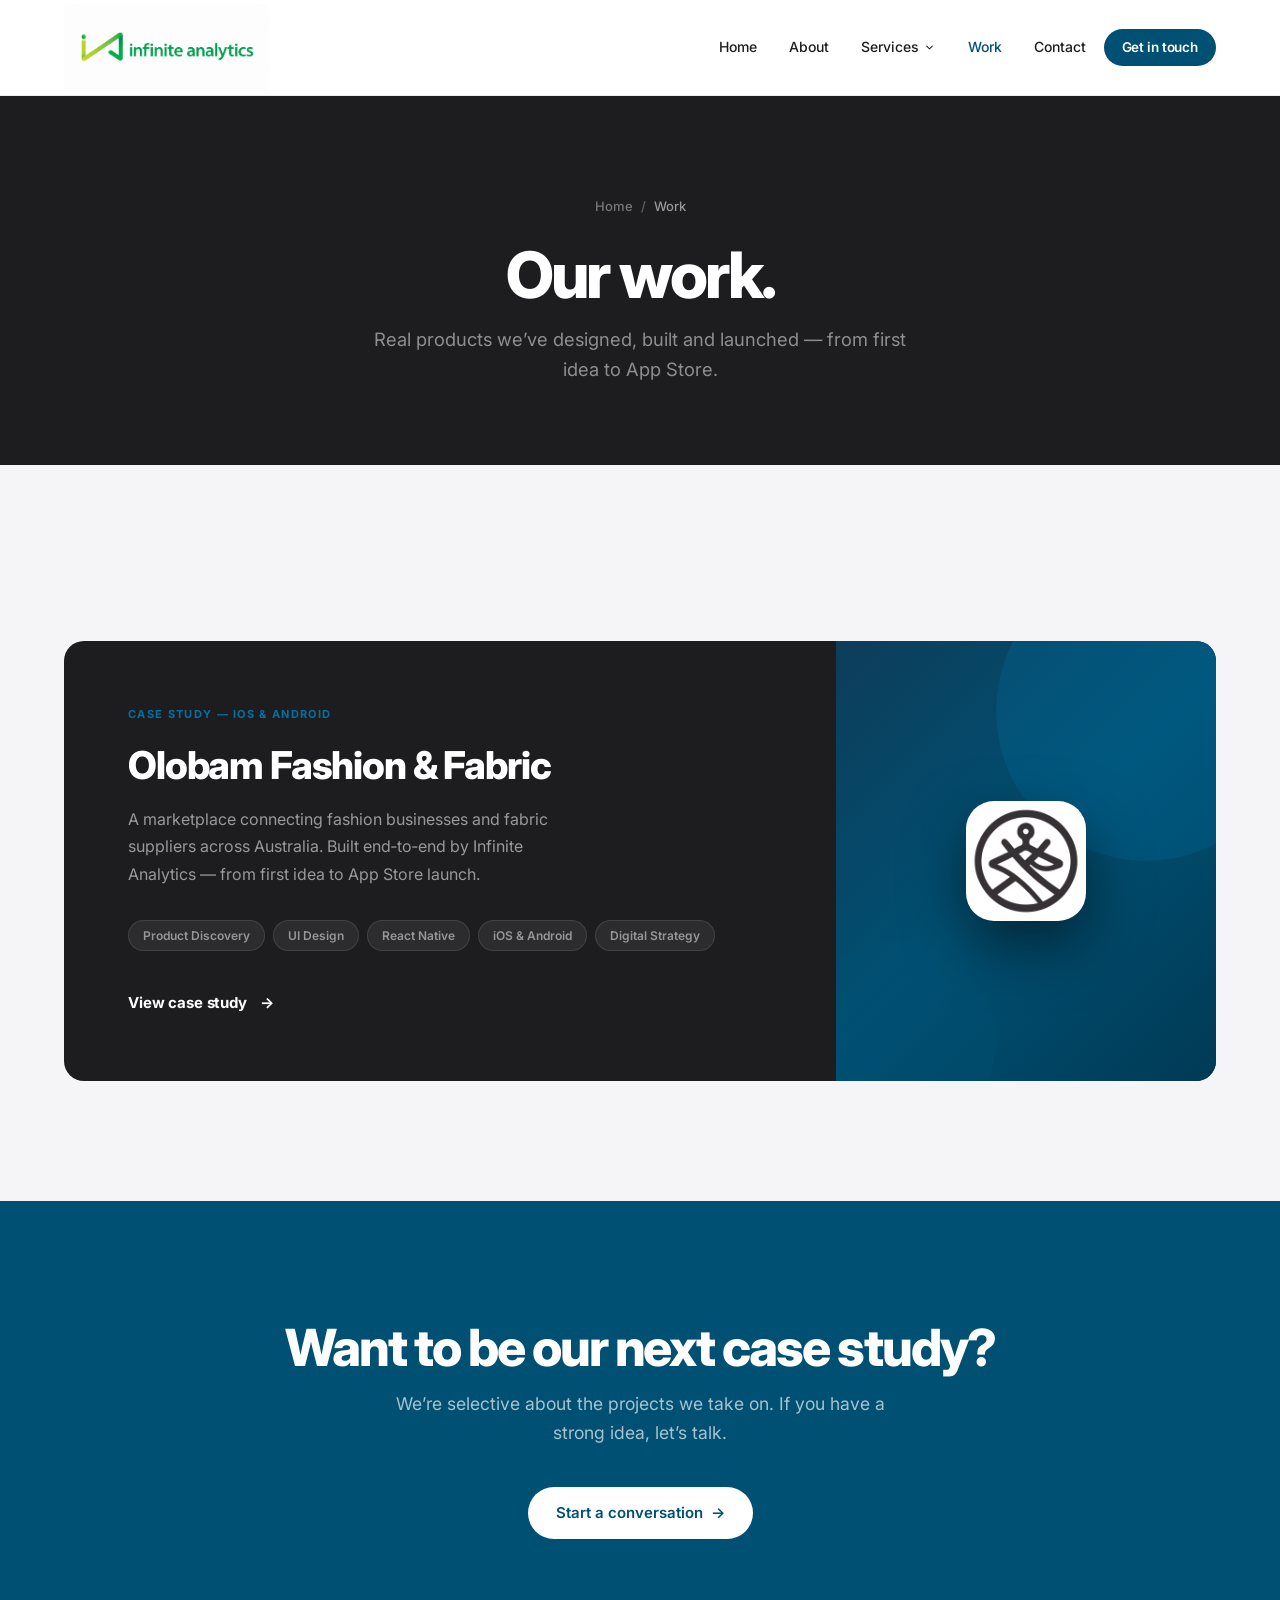
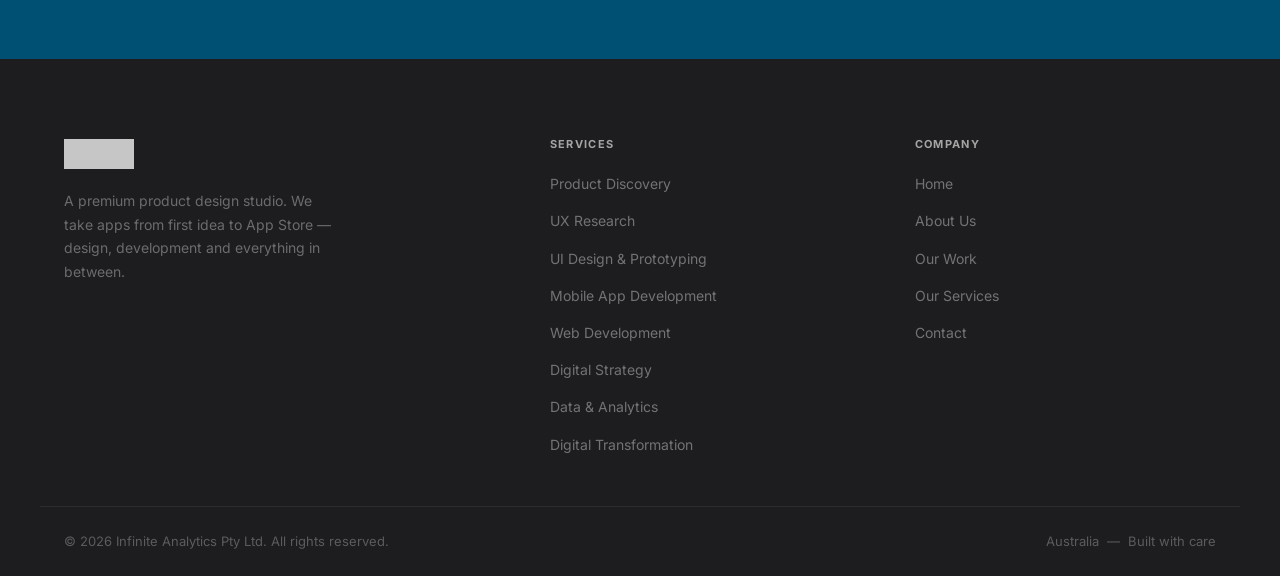
==== work/index.html @ 4644b4ab "Add work index page" ====
<!DOCTYPE html>
<html lang="en">
<head>
  <meta charset="utf-8">
  <meta name="viewport" content="width=device-width, initial-scale=1">
  <meta name="description" content="Work by Infinite Analytics — real products we've designed, built and launched from first idea to App Store.">
  <title>Our Work — Infinite Analytics</title>
  <link rel="canonical" href="https://www.infiniteanalytics.com.au/work">
  <link rel="preconnect" href="https://fonts.googleapis.com">
  <link rel="preconnect" href="https://fonts.gstatic.com" crossorigin>
  <link href="https://fonts.googleapis.com/css2?family=Inter:ital,opsz,wght@0,14..32,300;0,14..32,400;0,14..32,500;0,14..32,600;0,14..32,700;0,14..32,800;0,14..32,900;1,14..32,400&display=swap" rel="stylesheet">
  <link rel="stylesheet" href="/css/style.css">
  <link rel="icon" href="/images/logo.png">
</head>
<body>

<nav id="navbar">
  <div class="nav-inner">
    <a href="/" class="nav-logo"><img src="/images/logo.png" alt="Infinite Analytics"></a>
    <ul class="nav-links">
      <li><a href="/">Home</a></li>
      <li><a href="/about">About</a></li>
      <li class="nav-dropdown">
        <a href="/services">Services <svg xmlns="http://www.w3.org/2000/svg" width="13" height="13" viewBox="0 0 20 20" fill="currentColor"><path fill-rule="evenodd" d="M5.23 7.21a.75.75 0 011.06.02L10 11.168l3.71-3.938a.75.75 0 111.08 1.04l-4.25 4.5a.75.75 0 01-1.08 0l-4.25-4.5a.75.75 0 01.02-1.06z" clip-rule="evenodd"/></svg></a>
        <div class="dropdown-menu">
          <a href="/service-product-discovery">Product Discovery</a>
          <a href="/service-ux-research">UX Research</a>
          <a href="/service-ui-design">UI Design &amp; Prototyping</a>
          <a href="/service-mobile-app-development">Mobile App Development</a>
          <a href="/service-web-development">Web Development</a>
          <a href="/service-digital-strategy">Digital Strategy</a>
          <a href="/services-data-analytics">Data &amp; Analytics</a>
          <a href="/strategy-digital-business-transformation">Digital Business Transformation</a>
        </div>
      </li>
      <li><a href="/work" class="active">Work</a></li>
      <li><a href="/contact">Contact</a></li>
      <li><a href="/contact" class="nav-cta">Get in touch</a></li>
    </ul>
    <button class="menu-toggle" id="menuToggle" aria-label="Open menu" aria-expanded="false"><span></span><span></span><span></span></button>
  </div>
  <div class="mobile-nav" id="mobileNav" aria-hidden="true">
    <a href="/">Home</a>
    <a href="/about">About</a>
    <a href="/services">Services</a>
    <a href="/service-product-discovery" style="padding-left:36px;font-size:13.5px;color:rgba(29,29,31,0.55);">Product Discovery</a>
    <a href="/service-ux-research" style="padding-left:36px;font-size:13.5px;color:rgba(29,29,31,0.55);">UX Research</a>
    <a href="/service-ui-design" style="padding-left:36px;font-size:13.5px;color:rgba(29,29,31,0.55);">UI Design &amp; Prototyping</a>
    <a href="/service-mobile-app-development" style="padding-left:36px;font-size:13.5px;color:rgba(29,29,31,0.55);">Mobile App Development</a>
    <a href="/service-web-development" style="padding-left:36px;font-size:13.5px;color:rgba(29,29,31,0.55);">Web Development</a>
    <a href="/service-digital-strategy" style="padding-left:36px;font-size:13.5px;color:rgba(29,29,31,0.55);">Digital Strategy</a>
    <a href="/services-data-analytics" style="padding-left:36px;font-size:13.5px;color:rgba(29,29,31,0.55);">Data &amp; Analytics</a>
    <a href="/strategy-digital-business-transformation" style="padding-left:36px;font-size:13.5px;color:rgba(29,29,31,0.55);">Digital Business Transformation</a>
    <a href="/work">Work</a>
    <a href="/contact">Contact</a>
    <a href="/contact" class="mobile-cta">Get in touch &rarr;</a>
  </div>
</nav>
<script>
(function(){
  var toggle=document.getElementById('menuToggle'),nav=document.getElementById('mobileNav');
  toggle.addEventListener('click',function(){var open=nav.classList.toggle('open');toggle.setAttribute('aria-expanded',open?'true':'false');nav.setAttribute('aria-hidden',open?'false':'true');});
  window.addEventListener('scroll',function(){document.getElementById('navbar').classList.toggle('scrolled',window.scrollY>20);},{passive:true});
})();
</script>

<div class="page-header">
  <nav class="breadcrumb"><a href="/">Home</a><span>/</span><span class="current">Work</span></nav>
  <h1>Our work.</h1>
  <p>Real products we&rsquo;ve designed, built and launched &mdash; from first idea to App Store.</p>
</div>

<section class="section section-alt">
  <div class="container">
    <a href="/work/olobam" class="work-card fade-in">
      <div class="work-card-content">
        <span class="work-card-eyebrow">Case Study &mdash; iOS &amp; Android</span>
        <h3 class="work-card-title">Olobam Fashion &amp; Fabric</h3>
        <p class="work-card-desc">A marketplace connecting fashion businesses and fabric suppliers across Australia. Built end&#8209;to&#8209;end by Infinite Analytics &mdash; from first idea to App Store launch.</p>
        <div class="work-card-pills">
          <span>Product Discovery</span>
          <span>UI Design</span>
          <span>React Native</span>
          <span>iOS &amp; Android</span>
          <span>Digital Strategy</span>
        </div>
        <span class="work-card-cta">View case study &nbsp;</span>
      </div>
      <div class="work-card-visual">
        <div class="work-card-icon">
          <img src="/images/olobam-icon.png" alt="Olobam app icon">
        </div>
      </div>
    </a>
  </div>
</section>

<section class="cta-section">
  <div class="container">
    <h2 class="fade-in">Want to be our next case study?</h2>
    <p class="fade-in delay-1">We&rsquo;re selective about the projects we take on. If you have a strong idea, let&rsquo;s talk.</p>
    <a href="/contact" class="btn-white fade-in delay-2">Start a conversation &nbsp;&rarr;</a>
  </div>
</section>

<footer>
  <div class="footer-inner">
    <div class="footer-brand">
      <img src="/images/logo.png" alt="Infinite Analytics">
      <p>A premium product design studio. We take apps from first idea to App Store — design, development and everything in between.</p>
    </div>
    <div class="footer-col">
      <h5>Services</h5>
      <ul>
        <li><a href="/service-product-discovery">Product Discovery</a></li>
        <li><a href="/service-ux-research">UX Research</a></li>
        <li><a href="/service-ui-design">UI Design &amp; Prototyping</a></li>
        <li><a href="/service-mobile-app-development">Mobile App Development</a></li>
        <li><a href="/service-web-development">Web Development</a></li>
        <li><a href="/service-digital-strategy">Digital Strategy</a></li>
        <li><a href="/services-data-analytics">Data &amp; Analytics</a></li>
        <li><a href="/strategy-digital-business-transformation">Digital Transformation</a></li>
      </ul>
    </div>
    <div class="footer-col">
      <h5>Company</h5>
      <ul>
        <li><a href="/">Home</a></li>
        <li><a href="/about">About Us</a></li>
        <li><a href="/work">Our Work</a></li>
        <li><a href="/services">Our Services</a></li>
        <li><a href="/contact">Contact</a></li>
      </ul>
    </div>
  </div>
  <div class="footer-bottom">
    <p>&copy; 2026 Infinite Analytics Pty Ltd. All rights reserved.</p>
    <p>Australia &nbsp;&mdash;&nbsp; Built with care</p>
  </div>
</footer>

<script>
(function(){
  var elements=document.querySelectorAll('.fade-in');
  if(!elements.length)return;
  var observer=new IntersectionObserver(function(entries){entries.forEach(function(entry){if(entry.isIntersecting){entry.target.classList.add('visible');observer.unobserve(entry.target);}});},{threshold:0.12,rootMargin:'0px 0px -40px 0px'});
  elements.forEach(function(el){observer.observe(el);});
})();
</script>
</body>
</html>
---- css/style.css ----
/* ============================================================
   Infinite Analytics — Apple-inspired Design System
   ============================================================ */

/* --- Custom Properties --- */
:root {
  --ia-black:   #1d1d1f;
  --ia-gray:    #f5f5f7;
  --ia-white:   #ffffff;
  --ia-teal:    #005073;
  --ia-teal-lt: #0071a4;
  --ia-text:    #1d1d1f;
  --ia-muted:   #6e6e73;
  --ia-border:  rgba(0,0,0,0.08);
  --nav-h:      96px;
  --radius-lg:  20px;
  --radius-md:  14px;
  --radius-sm:  10px;
  --shadow-sm:  0 2px 12px rgba(0,0,0,0.06);
  --shadow-md:  0 8px 32px rgba(0,0,0,0.10);
  --shadow-lg:  0 20px 60px rgba(0,0,0,0.12);
  --transition: 0.3s cubic-bezier(0.4,0,0.2,1);
}

/* --- Reset & Base --- */
*, *::before, *::after { box-sizing: border-box; margin: 0; padding: 0; }

html { scroll-behavior: smooth; -webkit-font-smoothing: antialiased; }

body {
  font-family: 'Inter', -apple-system, BlinkMacSystemFont, 'Helvetica Neue', sans-serif;
  font-size: 17px;
  line-height: 1.6;
  color: var(--ia-text);
  background: var(--ia-white);
  padding-top: var(--nav-h);
}

a { text-decoration: none; color: inherit; }
img { display: block; max-width: 100%; }
ul { list-style: none; }
button { font-family: inherit; cursor: pointer; border: none; background: none; }

/* --- Typography --- */
h1, h2, h3, h4, h5, h6 {
  font-weight: 700;
  letter-spacing: -0.02em;
  line-height: 1.05;
  color: var(--ia-black);
}

/* --- Fade-in Animation --- */
.fade-in {
  opacity: 0;
  transform: translateY(28px);
  transition: opacity 0.7s ease, transform 0.7s ease;
}
.fade-in.visible {
  opacity: 1;
  transform: translateY(0);
}
.fade-in.delay-1 { transition-delay: 0.1s; }
.fade-in.delay-2 { transition-delay: 0.2s; }
.fade-in.delay-3 { transition-delay: 0.3s; }
.fade-in.delay-4 { transition-delay: 0.4s; }

/* ============================================================
   NAVBAR — Frosted Glass
   ============================================================ */
#navbar {
  position: fixed;
  top: 0; left: 0; right: 0;
  z-index: 1000;
  height: var(--nav-h);
  background: rgba(255,255,255,0.85);
  backdrop-filter: blur(20px);
  -webkit-backdrop-filter: blur(20px);
  border-bottom: 1px solid rgba(0,0,0,0.08);
  transition: background var(--transition), box-shadow var(--transition);
}
#navbar.scrolled {
  background: rgba(255,255,255,0.95);
  box-shadow: 0 1px 20px rgba(0,0,0,0.07);
}

.nav-inner {
  max-width: 1200px;
  margin: 0 auto;
  padding: 0 24px;
  height: 100%;
  display: flex;
  align-items: center;
  justify-content: space-between;
  gap: 24px;
}

.nav-logo img {
  height: 88px;
  width: auto;
  object-fit: contain;
}

.nav-links {
  display: flex;
  align-items: center;
  gap: 4px;
}

.nav-links li { position: relative; }

.nav-links a {
  display: flex;
  align-items: center;
  gap: 4px;
  padding: 6px 14px;
  font-size: 14px;
  font-weight: 500;
  color: var(--ia-black);
  border-radius: 20px;
  transition: color var(--transition), background var(--transition);
}
.nav-links a:hover { color: var(--ia-teal); background: rgba(0,80,115,0.05); }
.nav-links a.active { color: var(--ia-teal); }

/* Dropdown */
.nav-dropdown { position: relative; }
.dropdown-menu {
  position: absolute;
  top: calc(100% + 10px);
  left: 50%;
  transform: translateX(-50%);
  background: rgba(255,255,255,0.97);
  backdrop-filter: blur(20px);
  -webkit-backdrop-filter: blur(20px);
  border: 1px solid rgba(0,0,0,0.08);
  border-radius: var(--radius-md);
  box-shadow: var(--shadow-lg);
  padding: 10px;
  min-width: 260px;
  opacity: 0;
  visibility: hidden;
  pointer-events: none;
  transition: opacity 0.2s ease, transform 0.2s ease;
  transform: translateX(-50%) translateY(-6px);
}
.nav-dropdown:hover .dropdown-menu,
.nav-dropdown:focus-within .dropdown-menu {
  opacity: 1;
  visibility: visible;
  pointer-events: auto;
  transform: translateX(-50%) translateY(0);
}
.dropdown-menu a {
  display: block;
  padding: 10px 14px;
  font-size: 13.5px;
  font-weight: 500;
  color: var(--ia-black);
  border-radius: var(--radius-sm);
  white-space: nowrap;
}
.dropdown-menu a:hover { background: var(--ia-gray); color: var(--ia-teal); }

/* CTA button in nav */
.nav-cta {
  background: var(--ia-teal) !important;
  color: var(--ia-white) !important;
  padding: 8px 18px !important;
  border-radius: 20px !important;
  font-weight: 600 !important;
  font-size: 13.5px !important;
  letter-spacing: -0.01em;
  transition: background var(--transition) !important;
}
.nav-cta:hover {
  background: var(--ia-teal-lt) !important;
  color: #fff !important;
}

/* Hamburger */
.menu-toggle {
  display: none;
  flex-direction: column;
  gap: 5px;
  padding: 6px;
  cursor: pointer;
}
.menu-toggle span {
  display: block;
  width: 22px;
  height: 2px;
  background: var(--ia-black);
  border-radius: 2px;
  transition: var(--transition);
}

/* Mobile Nav */
.mobile-nav {
  display: none;
  flex-direction: column;
  background: rgba(255,255,255,0.97);
  backdrop-filter: blur(20px);
  -webkit-backdrop-filter: blur(20px);
  border-top: 1px solid var(--ia-border);
  padding: 12px 0 24px;
}
.mobile-nav.open { display: flex; }
.mobile-nav a {
  padding: 12px 24px;
  font-size: 15px;
  font-weight: 500;
  color: var(--ia-black);
  border-bottom: 1px solid rgba(0,0,0,0.04);
  transition: color var(--transition);
}
.mobile-nav a:hover { color: var(--ia-teal); }
.mobile-nav .mobile-cta {
  margin: 16px 24px 0;
  background: var(--ia-teal);
  color: #fff !important;
  text-align: center;
  border-radius: 20px;
  padding: 12px 24px !important;
  border-bottom: none !important;
  display: block;
}

/* ============================================================
   LAYOUT UTILITIES
   ============================================================ */
.container {
  max-width: 1200px;
  margin: 0 auto;
  padding: 0 24px;
}

.section {
  padding: 120px 0;
}
.section-alt  { background: var(--ia-gray); }
.section-dark { background: var(--ia-black); }

.text-center { text-align: center; }

.section-label {
  display: inline-block;
  font-size: 12px;
  font-weight: 700;
  letter-spacing: 0.12em;
  text-transform: uppercase;
  color: var(--ia-teal);
  margin-bottom: 16px;
}

.section-title {
  font-size: clamp(2rem, 4vw, 3.2rem);
  font-weight: 800;
  letter-spacing: -0.04em;
  line-height: 1.0;
  color: var(--ia-black);
  margin-bottom: 20px;
}
.section-title-white { color: #ffffff; }

.section-subtitle {
  font-size: 1.1rem;
  color: var(--ia-muted);
  max-width: 600px;
  margin: 0 auto 64px;
  line-height: 1.65;
}
.section-subtitle-white { color: rgba(255,255,255,0.5); }

/* ============================================================
   BUTTONS
   ============================================================ */
.btn-primary {
  display: inline-flex;
  align-items: center;
  gap: 8px;
  background: var(--ia-teal);
  color: #fff;
  padding: 14px 28px;
  border-radius: 30px;
  font-size: 15px;
  font-weight: 600;
  letter-spacing: -0.01em;
  transition: background var(--transition), transform var(--transition), box-shadow var(--transition);
  border: none;
  cursor: pointer;
}
.btn-primary:hover {
  background: var(--ia-teal-lt);
  transform: translateY(-1px);
  box-shadow: 0 8px 24px rgba(0,80,115,0.3);
}

.btn-secondary {
  display: inline-flex;
  align-items: center;
  gap: 6px;
  font-size: 15px;
  font-weight: 600;
  color: var(--ia-teal);
  padding: 14px 0;
  transition: gap var(--transition), color var(--transition);
}
.btn-secondary:hover { gap: 10px; color: var(--ia-teal-lt); }

.btn-white {
  display: inline-flex;
  align-items: center;
  gap: 8px;
  background: #fff;
  color: var(--ia-teal);
  padding: 14px 28px;
  border-radius: 30px;
  font-size: 15px;
  font-weight: 600;
  transition: background var(--transition), transform var(--transition);
}
.btn-white:hover { background: var(--ia-gray); transform: translateY(-1px); }

/* ============================================================
   HERO — Full Viewport
   ============================================================ */
.hero {
  min-height: 100vh;
  display: flex;
  align-items: center;
  justify-content: center;
  background: var(--ia-white);
  padding: 120px 24px;
  text-align: center;
  position: relative;
  overflow: hidden;
}

.hero-inner {
  max-width: 900px;
  margin: 0 auto;
  position: relative;
  z-index: 1;
}

.hero-eyebrow {
  display: inline-block;
  font-size: 12px;
  font-weight: 700;
  letter-spacing: 0.14em;
  text-transform: uppercase;
  color: var(--ia-teal);
  margin-bottom: 28px;
}

.hero h1 {
  font-size: clamp(3rem, 8vw, 7rem);
  font-weight: 800;
  letter-spacing: -0.04em;
  line-height: 1.0;
  color: var(--ia-black);
  margin-bottom: 28px;
}

.hero-sub {
  font-size: clamp(1rem, 2vw, 1.25rem);
  color: var(--ia-muted);
  max-width: 560px;
  margin: 0 auto 48px;
  line-height: 1.6;
  font-weight: 400;
}

.hero-actions {
  display: flex;
  align-items: center;
  justify-content: center;
  gap: 24px;
  flex-wrap: wrap;
}

/* ============================================================
   MARQUEE STRIP
   ============================================================ */
.marquee-strip {
  background: var(--ia-black);
  padding: 22px 0;
  overflow: hidden;
  white-space: nowrap;
}
.marquee-track {
  display: inline-flex;
  animation: marquee 30s linear infinite;
}
.marquee-track span {
  font-size: 12px;
  font-weight: 600;
  letter-spacing: 0.12em;
  text-transform: uppercase;
  color: rgba(255,255,255,0.38);
  padding: 0 32px;
}
.marquee-track span.dot {
  color: var(--ia-teal);
  padding: 0 8px;
  font-size: 16px;
  line-height: 1;
  vertical-align: middle;
}
@keyframes marquee {
  from { transform: translateX(0); }
  to   { transform: translateX(-50%); }
}

/* ============================================================
   SERVICE CARDS
   ============================================================ */
.services-grid {
  display: grid;
  grid-template-columns: repeat(4, 1fr);
  gap: 20px;
}

.services-grid-2col {
  grid-template-columns: repeat(2, 1fr);
}

.service-card {
  background: var(--ia-white);
  border-radius: var(--radius-lg);
  padding: 36px 28px;
  display: flex;
  flex-direction: column;
  gap: 14px;
  box-shadow: var(--shadow-sm);
  transition: transform var(--transition), box-shadow var(--transition);
  cursor: pointer;
  text-decoration: none;
  color: inherit;
}
.service-card:hover {
  transform: translateY(-6px);
  box-shadow: var(--shadow-lg);
}

.service-icon {
  width: 52px;
  height: 52px;
  background: var(--ia-gray);
  border-radius: var(--radius-sm);
  display: flex;
  align-items: center;
  justify-content: center;
  color: var(--ia-teal);
  flex-shrink: 0;
}

.service-card h3 {
  font-size: 1.05rem;
  font-weight: 700;
  letter-spacing: -0.02em;
  color: var(--ia-black);
}

.service-card p {
  font-size: 14px;
  color: var(--ia-muted);
  line-height: 1.65;
  flex: 1;
}

.card-link {
  display: inline-flex;
  align-items: center;
  gap: 6px;
  font-size: 13.5px;
  font-weight: 600;
  color: var(--ia-teal);
  margin-top: auto;
  transition: gap var(--transition);
}
.service-card:hover .card-link { gap: 10px; }

/* ============================================================
   PROCESS STEPS
   ============================================================ */
.process-steps {
  display: grid;
  grid-template-columns: repeat(5, 1fr);
  gap: 0;
  position: relative;
  margin-top: 64px;
}

.process-steps::before {
  content: '';
  position: absolute;
  top: 27px;
  left: 10%;
  right: 10%;
  height: 1px;
  background: var(--ia-border);
  z-index: 0;
}

.process-step {
  display: flex;
  flex-direction: column;
  align-items: center;
  text-align: center;
  padding: 0 12px;
  position: relative;
  z-index: 1;
}

.step-num {
  width: 54px;
  height: 54px;
  background: var(--ia-white);
  border: 2px solid var(--ia-border);
  border-radius: 50%;
  display: flex;
  align-items: center;
  justify-content: center;
  font-size: 14px;
  font-weight: 800;
  color: var(--ia-teal);
  margin-bottom: 24px;
  flex-shrink: 0;
  transition: background var(--transition), border-color var(--transition), color var(--transition);
}

.process-step:hover .step-num {
  background: var(--ia-teal);
  border-color: var(--ia-teal);
  color: #fff;
}

.step-title {
  font-size: 1rem;
  font-weight: 700;
  color: var(--ia-black);
  margin-bottom: 10px;
  letter-spacing: -0.02em;
}

.step-desc {
  font-size: 13px;
  color: var(--ia-muted);
  line-height: 1.65;
}

/* ============================================================
   BIG STATEMENT SECTION
   ============================================================ */
.big-statement {
  background: var(--ia-black);
  padding: 140px 24px;
  text-align: center;
}

.big-statement-text {
  font-size: clamp(2rem, 5vw, 4.5rem);
  font-weight: 800;
  letter-spacing: -0.04em;
  line-height: 1.05;
  color: #ffffff;
  max-width: 880px;
  margin: 0 auto;
}

.big-statement-text em {
  color: rgba(255,255,255,0.3);
  font-style: normal;
}

/* ============================================================
   FEATURE HIGHLIGHTS (Why Us)
   ============================================================ */
.features-highlights {
  display: grid;
  grid-template-columns: repeat(3, 1fr);
  gap: 64px;
  margin-top: 80px;
}

.feature-highlight {
  display: flex;
  flex-direction: column;
  gap: 16px;
}

.feature-highlight-num {
  font-size: 3rem;
  font-weight: 800;
  color: var(--ia-teal);
  letter-spacing: -0.04em;
  line-height: 1;
}

.feature-highlight h3 {
  font-size: 1.4rem;
  font-weight: 700;
  letter-spacing: -0.03em;
  color: var(--ia-black);
}

.feature-highlight p {
  font-size: 15px;
  color: var(--ia-muted);
  line-height: 1.7;
}

/* ============================================================
   CTA SECTION
   ============================================================ */
.cta-section {
  background: var(--ia-teal);
  padding: 120px 24px;
  text-align: center;
}

.cta-section h2 {
  font-size: clamp(2rem, 4vw, 3.5rem);
  font-weight: 800;
  letter-spacing: -0.04em;
  color: #fff;
  margin-bottom: 16px;
}

.cta-section p {
  font-size: 1.1rem;
  color: rgba(255,255,255,0.65);
  margin-bottom: 40px;
  max-width: 520px;
  margin-left: auto;
  margin-right: auto;
}

/* ============================================================
   PAGE HEADER (inner pages)
   ============================================================ */
.page-header {
  background: var(--ia-black);
  padding: 100px 24px 80px;
  text-align: center;
}

.page-header h1 {
  font-size: clamp(2.4rem, 5vw, 4rem);
  font-weight: 800;
  letter-spacing: -0.04em;
  color: #ffffff;
  margin-bottom: 16px;
}

.page-header p {
  font-size: 1.15rem;
  color: rgba(255,255,255,0.5);
  max-width: 560px;
  margin: 0 auto;
  line-height: 1.65;
}

.breadcrumb {
  display: flex;
  align-items: center;
  justify-content: center;
  gap: 8px;
  font-size: 13px;
  color: rgba(255,255,255,0.3);
  margin-bottom: 24px;
  font-weight: 500;
}
.breadcrumb a { color: rgba(255,255,255,0.4); transition: color var(--transition); }
.breadcrumb a:hover { color: rgba(255,255,255,0.75); }
.breadcrumb .current { color: rgba(255,255,255,0.55); }

/* ============================================================
   SERVICE DETAIL PAGE
   ============================================================ */
.service-detail-grid {
  display: grid;
  grid-template-columns: 1fr 360px;
  gap: 64px;
  align-items: start;
}

.service-body p {
  font-size: 16px;
  color: var(--ia-muted);
  line-height: 1.8;
  margin-bottom: 20px;
}

.service-body h3 {
  font-size: 1.2rem;
  font-weight: 700;
  color: var(--ia-black);
  margin: 32px 0 12px;
  letter-spacing: -0.02em;
}

.benefit-list { display: flex; flex-direction: column; gap: 0; }

.benefit-item {
  display: flex;
  align-items: flex-start;
  gap: 14px;
  padding: 14px 0;
  border-bottom: 1px solid var(--ia-border);
}
.benefit-item:last-child { border-bottom: none; }

.benefit-check {
  width: 20px;
  height: 20px;
  background: var(--ia-teal);
  border-radius: 50%;
  flex-shrink: 0;
  margin-top: 2px;
  display: flex;
  align-items: center;
  justify-content: center;
}

.benefit-item p {
  font-size: 14px;
  color: var(--ia-muted);
  line-height: 1.6;
  margin: 0;
}

.sidebar-card {
  background: var(--ia-white);
  border-radius: var(--radius-lg);
  padding: 32px;
  border: 1px solid var(--ia-border);
  margin-bottom: 20px;
  box-shadow: var(--shadow-sm);
}

.sidebar-card h4 {
  font-size: 1rem;
  font-weight: 700;
  color: var(--ia-black);
  margin-bottom: 20px;
  letter-spacing: -0.02em;
}

.sidebar-cta {
  background: var(--ia-black);
  border-radius: var(--radius-lg);
  padding: 32px;
}

.sidebar-cta h4 {
  font-size: 1.1rem;
  font-weight: 700;
  color: #fff;
  margin-bottom: 10px;
}

.sidebar-cta p {
  font-size: 14px;
  color: rgba(255,255,255,0.5);
  line-height: 1.6;
  margin-bottom: 24px;
}

/* ============================================================
   CONTACT FORM
   ============================================================ */
.contact-grid {
  display: grid;
  grid-template-columns: 1fr 1.4fr;
  gap: 80px;
  align-items: start;
}

.contact-info-item {
  display: flex;
  align-items: flex-start;
  gap: 16px;
  margin-bottom: 32px;
}

.contact-icon {
  width: 44px;
  height: 44px;
  background: var(--ia-gray);
  border-radius: var(--radius-sm);
  display: flex;
  align-items: center;
  justify-content: center;
  color: var(--ia-teal);
  flex-shrink: 0;
}

.contact-info-item h4 {
  font-size: 15px;
  font-weight: 700;
  color: var(--ia-black);
  margin-bottom: 4px;
  letter-spacing: -0.01em;
}

.contact-info-item p {
  font-size: 14px;
  color: var(--ia-muted);
  line-height: 1.6;
}

.form-card {
  background: var(--ia-white);
  border-radius: var(--radius-lg);
  padding: 48px;
  box-shadow: var(--shadow-md);
  border: 1px solid var(--ia-border);
}

.form-card h3 {
  font-size: 1.4rem;
  font-weight: 700;
  color: var(--ia-black);
  margin-bottom: 32px;
  letter-spacing: -0.03em;
}

.form-row {
  display: grid;
  grid-template-columns: 1fr 1fr;
  gap: 20px;
}

.form-group {
  display: flex;
  flex-direction: column;
  gap: 8px;
  margin-bottom: 20px;
}

.form-group label {
  font-size: 13px;
  font-weight: 600;
  color: var(--ia-black);
  letter-spacing: 0.02em;
}

.form-group input,
.form-group select,
.form-group textarea {
  width: 100%;
  padding: 12px 16px;
  font-size: 15px;
  font-family: inherit;
  color: var(--ia-black);
  background: var(--ia-white);
  border: 1.5px solid rgba(0,0,0,0.12);
  border-radius: var(--radius-sm);
  transition: border-color var(--transition), box-shadow var(--transition);
  outline: none;
  -webkit-appearance: none;
  appearance: none;
}

.form-group input:focus,
.form-group select:focus,
.form-group textarea:focus {
  border-color: var(--ia-teal);
  box-shadow: 0 0 0 3px rgba(0,80,115,0.1);
}

.form-group textarea {
  min-height: 140px;
  resize: vertical;
  line-height: 1.6;
}

.form-group select {
  background-image: url("data:image/svg+xml,%3Csvg xmlns='http://www.w3.org/2000/svg' viewBox='0 0 20 20' fill='%236e6e73'%3E%3Cpath fill-rule='evenodd' d='M5.23 7.21a.75.75 0 011.06.02L10 11.168l3.71-3.938a.75.75 0 111.08 1.04l-4.25 4.5a.75.75 0 01-1.08 0l-4.25-4.5a.75.75 0 01.02-1.06z' clip-rule='evenodd'/%3E%3C/svg%3E");
  background-repeat: no-repeat;
  background-position: right 14px center;
  background-size: 16px;
  padding-right: 40px;
  cursor: pointer;
}

.form-error {
  background: #fff5f5;
  border: 1px solid #fed7d7;
  border-radius: var(--radius-sm);
  padding: 12px 16px;
  margin-bottom: 20px;
  color: #c53030;
  font-size: 14px;
}

/* ============================================================
   ABOUT PAGE
   ============================================================ */
.split-grid {
  display: grid;
  grid-template-columns: 1fr 1fr;
  gap: 80px;
  align-items: center;
}

.split-grid p {
  font-size: 16px;
  color: var(--ia-muted);
  line-height: 1.8;
  margin-bottom: 20px;
}

.split-dark-panel {
  background: var(--ia-black);
  border-radius: var(--radius-lg);
  padding: 52px 44px;
  text-align: center;
}

.values-grid {
  display: grid;
  grid-template-columns: repeat(3, 1fr);
  gap: 24px;
  margin-top: 0;
}

.value-card {
  background: var(--ia-white);
  border-radius: var(--radius-lg);
  padding: 40px 32px;
  box-shadow: var(--shadow-sm);
}

.value-card .service-icon {
  margin-bottom: 0;
}

.value-card h3 {
  font-size: 1.15rem;
  font-weight: 700;
  color: var(--ia-black);
  margin-bottom: 12px;
  letter-spacing: -0.02em;
}

.value-card p {
  font-size: 15px;
  color: var(--ia-muted);
  line-height: 1.65;
}

.philosophy-grid {
  display: grid;
  grid-template-columns: repeat(2, 1fr);
  gap: 24px;
  margin-top: 48px;
}

.philosophy-item {
  padding: 36px;
  border-radius: var(--radius-lg);
  background: var(--ia-gray);
}

.philosophy-item h3 {
  font-size: 1.1rem;
  font-weight: 700;
  color: var(--ia-black);
  margin-bottom: 12px;
  letter-spacing: -0.02em;
}

.philosophy-item p {
  font-size: 15px;
  color: var(--ia-muted);
  line-height: 1.7;
}

/* ============================================================
   FOOTER
   ============================================================ */
footer {
  background: var(--ia-black);
  color: rgba(255,255,255,0.45);
}

.footer-inner {
  max-width: 1200px;
  margin: 0 auto;
  padding: 80px 24px 48px;
  display: grid;
  grid-template-columns: 1.4fr 1fr 1fr;
  gap: 64px;
}

.footer-brand img {
  height: 30px;
  width: auto;
  margin-bottom: 20px;
  filter: brightness(0) invert(1);
  opacity: 0.75;
}

.footer-brand p {
  font-size: 14px;
  line-height: 1.7;
  color: rgba(255,255,255,0.35);
  max-width: 280px;
}

.footer-col h5 {
  font-size: 11px;
  font-weight: 700;
  letter-spacing: 0.12em;
  text-transform: uppercase;
  color: rgba(255,255,255,0.6);
  margin-bottom: 20px;
}

.footer-col ul { display: flex; flex-direction: column; gap: 10px; }

.footer-col ul li a {
  font-size: 14px;
  color: rgba(255,255,255,0.38);
  transition: color var(--transition);
}
.footer-col ul li a:hover { color: rgba(255,255,255,0.75); }

.footer-bottom {
  max-width: 1200px;
  margin: 0 auto;
  padding: 24px;
  display: flex;
  align-items: center;
  justify-content: space-between;
  border-top: 1px solid rgba(255,255,255,0.07);
}

.footer-bottom p {
  font-size: 13px;
  color: rgba(255,255,255,0.28);
}

/* ============================================================
   WORK / CASE STUDY SECTION
   ============================================================ */
.work-card {
  display: grid;
  grid-template-columns: 1fr 380px;
  gap: 0;
  background: var(--ia-black);
  border-radius: var(--radius-lg);
  overflow: hidden;
  text-decoration: none;
  transition: transform var(--transition), box-shadow var(--transition);
  margin-top: 56px;
  min-height: 440px;
}
.work-card:hover {
  transform: translateY(-4px);
  box-shadow: var(--shadow-lg);
}
.work-card-content {
  padding: 64px;
  display: flex;
  flex-direction: column;
  justify-content: center;
  gap: 0;
}
.work-card-eyebrow {
  display: inline-flex;
  align-items: center;
  gap: 8px;
  font-size: 11px;
  font-weight: 700;
  letter-spacing: 0.12em;
  text-transform: uppercase;
  color: var(--ia-teal-lt);
  margin-bottom: 20px;
}
.work-card-title {
  font-size: 2.4rem;
  font-weight: 800;
  color: #fff;
  letter-spacing: -0.03em;
  line-height: 1.1;
  margin-bottom: 20px;
}
.work-card-desc {
  font-size: 16px;
  line-height: 1.7;
  color: rgba(255,255,255,0.55);
  max-width: 420px;
  margin-bottom: 32px;
}
.work-card-pills {
  display: flex;
  flex-wrap: wrap;
  gap: 8px;
  margin-bottom: 40px;
}
.work-card-pills span {
  font-size: 12px;
  font-weight: 600;
  color: rgba(255,255,255,0.5);
  background: rgba(255,255,255,0.07);
  border: 1px solid rgba(255,255,255,0.1);
  border-radius: 100px;
  padding: 5px 14px;
}
.work-card-cta {
  display: inline-flex;
  align-items: center;
  gap: 6px;
  font-size: 15px;
  font-weight: 700;
  color: #fff;
  letter-spacing: -0.01em;
}
.work-card-cta::after {
  content: '→';
  transition: transform var(--transition);
}
.work-card:hover .work-card-cta::after {
  transform: translateX(4px);
}
.work-card-visual {
  background: linear-gradient(135deg, #0d3d5a 0%, #005073 50%, #003a55 100%);
  display: flex;
  align-items: center;
  justify-content: center;
  position: relative;
  overflow: hidden;
}
.work-card-visual::before {
  content: '';
  position: absolute;
  width: 300px;
  height: 300px;
  border-radius: 50%;
  background: rgba(0,113,164,0.25);
  top: -80px;
  right: -80px;
}
.work-card-visual::after {
  content: '';
  position: absolute;
  width: 200px;
  height: 200px;
  border-radius: 50%;
  background: rgba(0,80,115,0.3);
  bottom: -60px;
  left: -40px;
}
.work-card-icon {
  width: 120px;
  height: 120px;
  border-radius: 28px;
  overflow: hidden;
  box-shadow: 0 24px 60px rgba(0,0,0,0.5);
  position: relative;
  z-index: 1;
}
.work-card-icon img {
  width: 100%;
  height: 100%;
  object-fit: cover;
}

/* Case Study Page */
.case-hero {
  background: var(--ia-black);
  padding: 120px 24px 100px;
  text-align: center;
}
.case-hero-inner {
  max-width: 800px;
  margin: 0 auto;
}
.case-hero-icon {
  width: 100px;
  height: 100px;
  border-radius: 24px;
  overflow: hidden;
  margin: 0 auto 32px;
  box-shadow: 0 20px 60px rgba(0,0,0,0.5);
}
.case-hero-icon img {
  width: 100%;
  height: 100%;
  object-fit: cover;
}
.case-hero-eyebrow {
  font-size: 11px;
  font-weight: 700;
  letter-spacing: 0.12em;
  text-transform: uppercase;
  color: var(--ia-teal-lt);
  margin-bottom: 20px;
  display: block;
}
.case-hero h1 {
  font-size: 3.5rem;
  font-weight: 800;
  color: #fff;
  letter-spacing: -0.04em;
  line-height: 1.05;
  margin-bottom: 24px;
}
.case-hero-sub {
  font-size: 1.2rem;
  line-height: 1.65;
  color: rgba(255,255,255,0.55);
  max-width: 560px;
  margin: 0 auto 48px;
}
.case-hero-badges {
  display: flex;
  align-items: center;
  justify-content: center;
  gap: 16px;
  flex-wrap: wrap;
}
.store-badge {
  display: inline-flex;
  align-items: center;
  gap: 10px;
  background: rgba(255,255,255,0.08);
  border: 1px solid rgba(255,255,255,0.12);
  border-radius: 100px;
  padding: 10px 20px;
  font-size: 13px;
  font-weight: 600;
  color: rgba(255,255,255,0.75);
  transition: background var(--transition), color var(--transition);
  text-decoration: none;
}
.store-badge:hover {
  background: rgba(255,255,255,0.15);
  color: #fff;
}
.case-meta {
  display: grid;
  grid-template-columns: repeat(4, 1fr);
  gap: 1px;
  background: var(--ia-border);
  border-top: 1px solid var(--ia-border);
  border-bottom: 1px solid var(--ia-border);
}
.case-meta-item {
  background: var(--ia-white);
  padding: 40px 32px;
  text-align: center;
}
.case-meta-label {
  font-size: 11px;
  font-weight: 700;
  letter-spacing: 0.1em;
  text-transform: uppercase;
  color: var(--ia-muted);
  margin-bottom: 10px;
  display: block;
}
.case-meta-value {
  font-size: 17px;
  font-weight: 700;
  color: var(--ia-black);
  letter-spacing: -0.02em;
}
.case-feature-grid {
  display: grid;
  grid-template-columns: repeat(3, 1fr);
  gap: 24px;
  margin-top: 56px;
}
.case-feature {
  background: var(--ia-gray);
  border-radius: var(--radius-md);
  padding: 36px 32px;
}
.case-feature-icon {
  width: 44px;
  height: 44px;
  background: var(--ia-white);
  border-radius: var(--radius-sm);
  display: flex;
  align-items: center;
  justify-content: center;
  margin-bottom: 20px;
  color: var(--ia-teal);
  box-shadow: var(--shadow-sm);
}
.case-feature h4 {
  font-size: 16px;
  font-weight: 700;
  color: var(--ia-black);
  margin-bottom: 10px;
  letter-spacing: -0.02em;
}
.case-feature p {
  font-size: 14px;
  line-height: 1.65;
  color: var(--ia-muted);
}
.services-delivered {
  display: grid;
  grid-template-columns: repeat(2, 1fr);
  gap: 20px;
  margin-top: 48px;
}
.service-delivered-item {
  display: flex;
  align-items: center;
  gap: 14px;
  padding: 24px;
  background: var(--ia-gray);
  border-radius: var(--radius-md);
}
.service-delivered-item svg { color: var(--ia-teal); flex-shrink: 0; }
.service-delivered-item span {
  font-size: 15px;
  font-weight: 600;
  color: var(--ia-black);
  letter-spacing: -0.01em;
}

/* ============================================================
   RESPONSIVE
   ============================================================ */
@media (max-width: 1024px) {
  .services-grid { grid-template-columns: repeat(2, 1fr); }
  .features-highlights { grid-template-columns: repeat(2, 1fr); gap: 40px; }
  .footer-inner { grid-template-columns: 1fr 1fr; gap: 40px; }
  .service-detail-grid { grid-template-columns: 1fr; gap: 40px; }
  .process-steps { grid-template-columns: repeat(3, 1fr); gap: 32px; }
  .process-steps::before { display: none; }
  .split-grid { grid-template-columns: 1fr; gap: 48px; }
  .values-grid { grid-template-columns: repeat(2, 1fr); }
  .contact-grid { grid-template-columns: 1fr; gap: 48px; }
  .philosophy-grid { grid-template-columns: 1fr; }
  .work-card { grid-template-columns: 1fr; }
  .work-card-visual { min-height: 240px; }
  .case-meta { grid-template-columns: repeat(2, 1fr); }
  .case-feature-grid { grid-template-columns: repeat(2, 1fr); }
}

@media (max-width: 768px) {
  body { padding-top: var(--nav-h); }
  .nav-links { display: none; }
  .menu-toggle { display: flex; }

  .section { padding: 80px 0; }
  .hero { padding: 80px 24px; min-height: 90vh; }

  .services-grid { grid-template-columns: 1fr; }
  .features-highlights { grid-template-columns: 1fr; gap: 40px; }
  .values-grid { grid-template-columns: 1fr; }
  .process-steps { grid-template-columns: 1fr; gap: 24px; }
  .process-step {
    align-items: flex-start;
    text-align: left;
    flex-direction: row;
    gap: 20px;
  }
  .step-num { flex-shrink: 0; margin-bottom: 0; }

  .footer-inner { grid-template-columns: 1fr; gap: 40px; }
  .footer-bottom { flex-direction: column; gap: 8px; text-align: center; }

  .form-row { grid-template-columns: 1fr; }
  .form-card { padding: 28px 20px; }

  .big-statement { padding: 80px 24px; }

  .contact-grid { grid-template-columns: 1fr; }
  .split-grid { gap: 32px; }
  .page-header { padding: 80px 24px 60px; }

  .cta-section { padding: 80px 24px; }
}

@media (max-width: 768px) {
  .work-card-content { padding: 40px 28px; }
  .work-card-title { font-size: 1.8rem; }
  .case-hero h1 { font-size: 2.4rem; }
  .case-feature-grid { grid-template-columns: 1fr; }
  .services-delivered { grid-template-columns: 1fr; }
  .case-meta { grid-template-columns: repeat(2, 1fr); }
}

@media (max-width: 480px) {
  .hero-actions { flex-direction: column; align-items: stretch; text-align: center; }
  .btn-primary, .btn-white { justify-content: center; }
  .services-grid-2col { grid-template-columns: 1fr; }
  .case-meta { grid-template-columns: 1fr; }
  .case-hero-badges { flex-direction: column; align-items: center; }
}
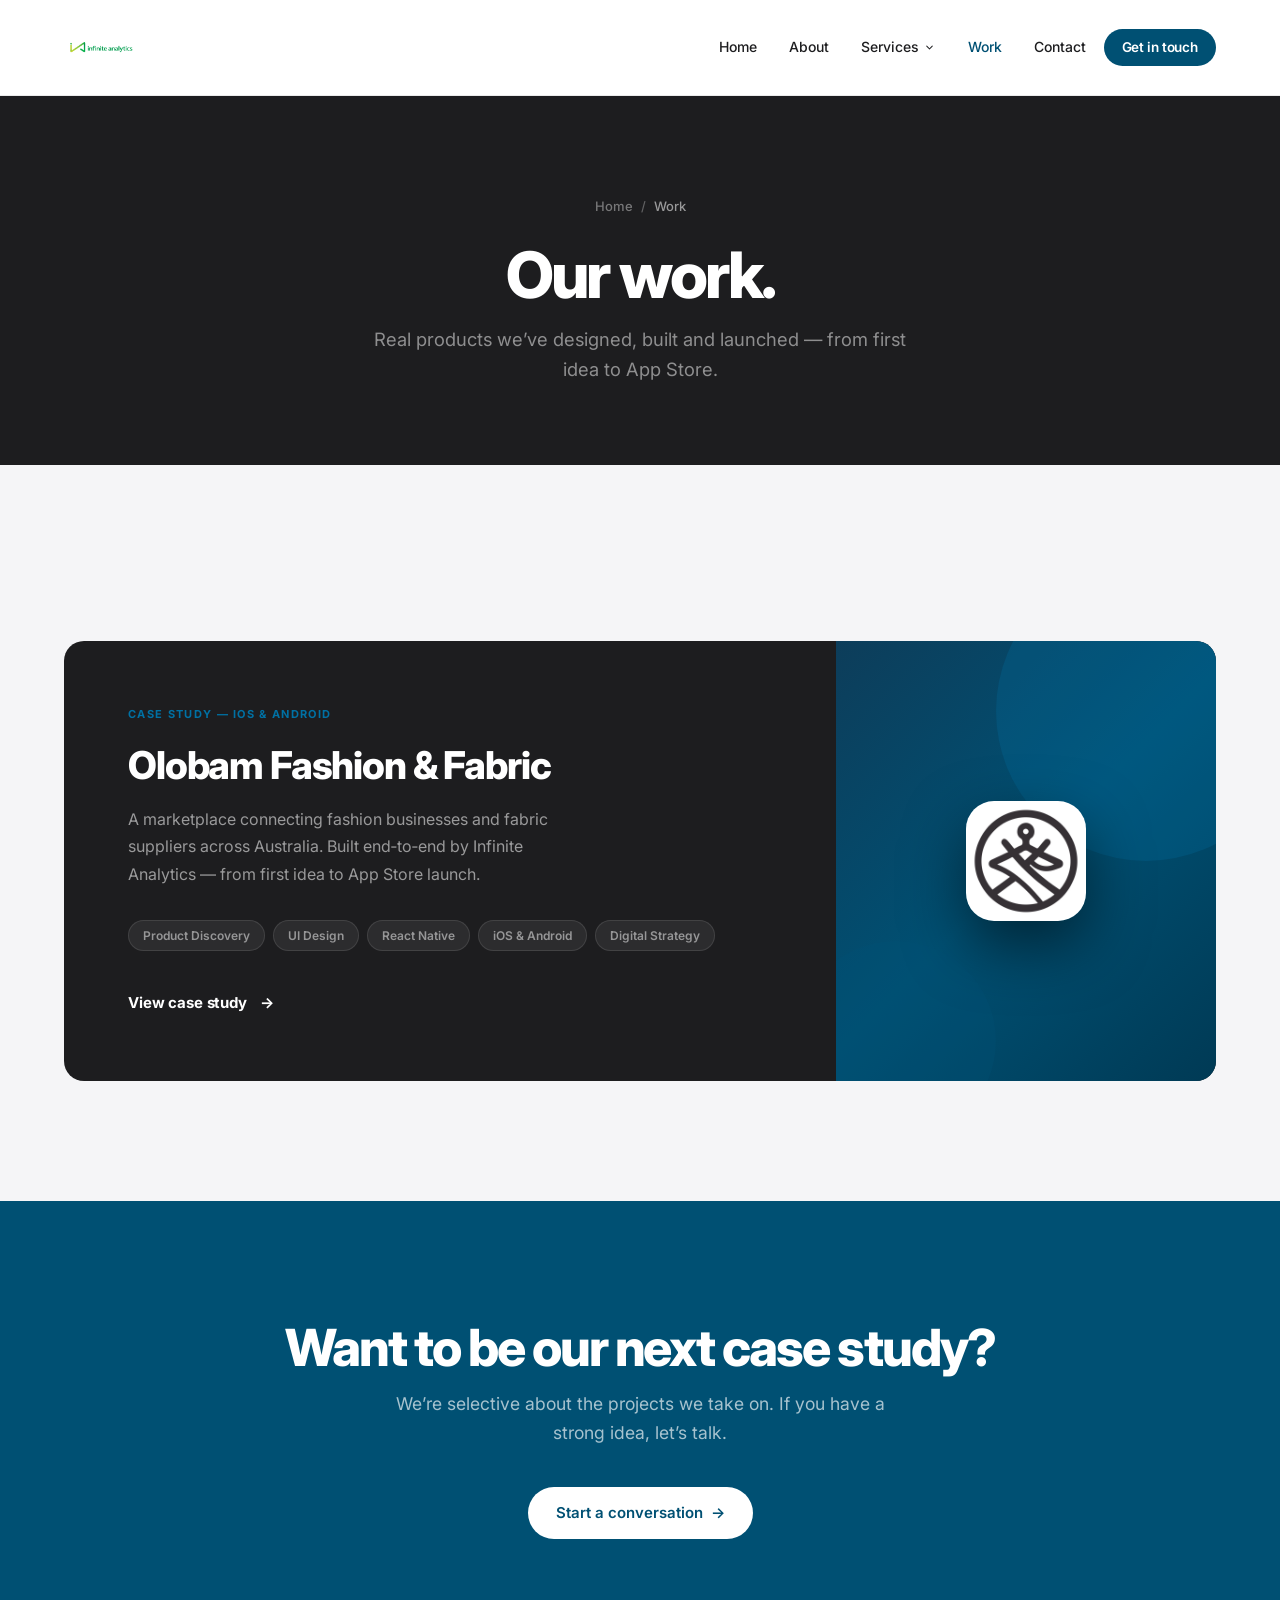
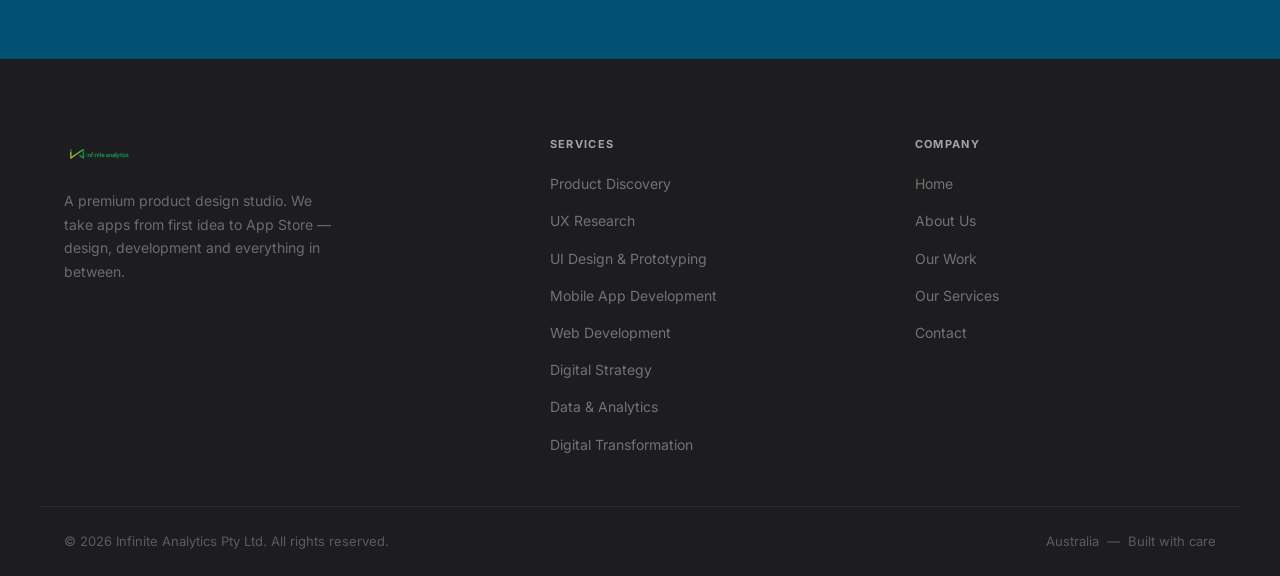
==== commit 5f72cbc5: "feat: Olobam case study rewrite + fix logo transparency sitewide - Rewrote work/olobam.html with the" ====
--- a/work/index.html
+++ b/work/index.html
@@ -16,7 +16,7 @@
 
 <nav id="navbar">
   <div class="nav-inner">
-    <a href="/" class="nav-logo"><img src="/images/logo.png" alt="Infinite Analytics"></a>
+    <a href="/" class="nav-logo"><img src="/images/logo-transparent.png" alt="Infinite Analytics"></a>
     <ul class="nav-links">
       <li><a href="/">Home</a></li>
       <li><a href="/about">About</a></li>
@@ -106,7 +106,7 @@
 <footer>
   <div class="footer-inner">
     <div class="footer-brand">
-      <img src="/images/logo.png" alt="Infinite Analytics">
+      <img src="/images/logo-transparent.png" alt="Infinite Analytics">
       <p>A premium product design studio. We take apps from first idea to App Store — design, development and everything in between.</p>
     </div>
     <div class="footer-col">
--- a/css/style.css
+++ b/css/style.css
@@ -95,7 +95,7 @@
 }
 
 .nav-logo img {
-  height: 88px;
+  height: 32px;
   width: auto;
   object-fit: contain;
 }
@@ -1000,8 +1000,7 @@
   height: 30px;
   width: auto;
   margin-bottom: 20px;
-  filter: brightness(0) invert(1);
-  opacity: 0.75;
+  opacity: 0.85;
 }
 
 .footer-brand p {
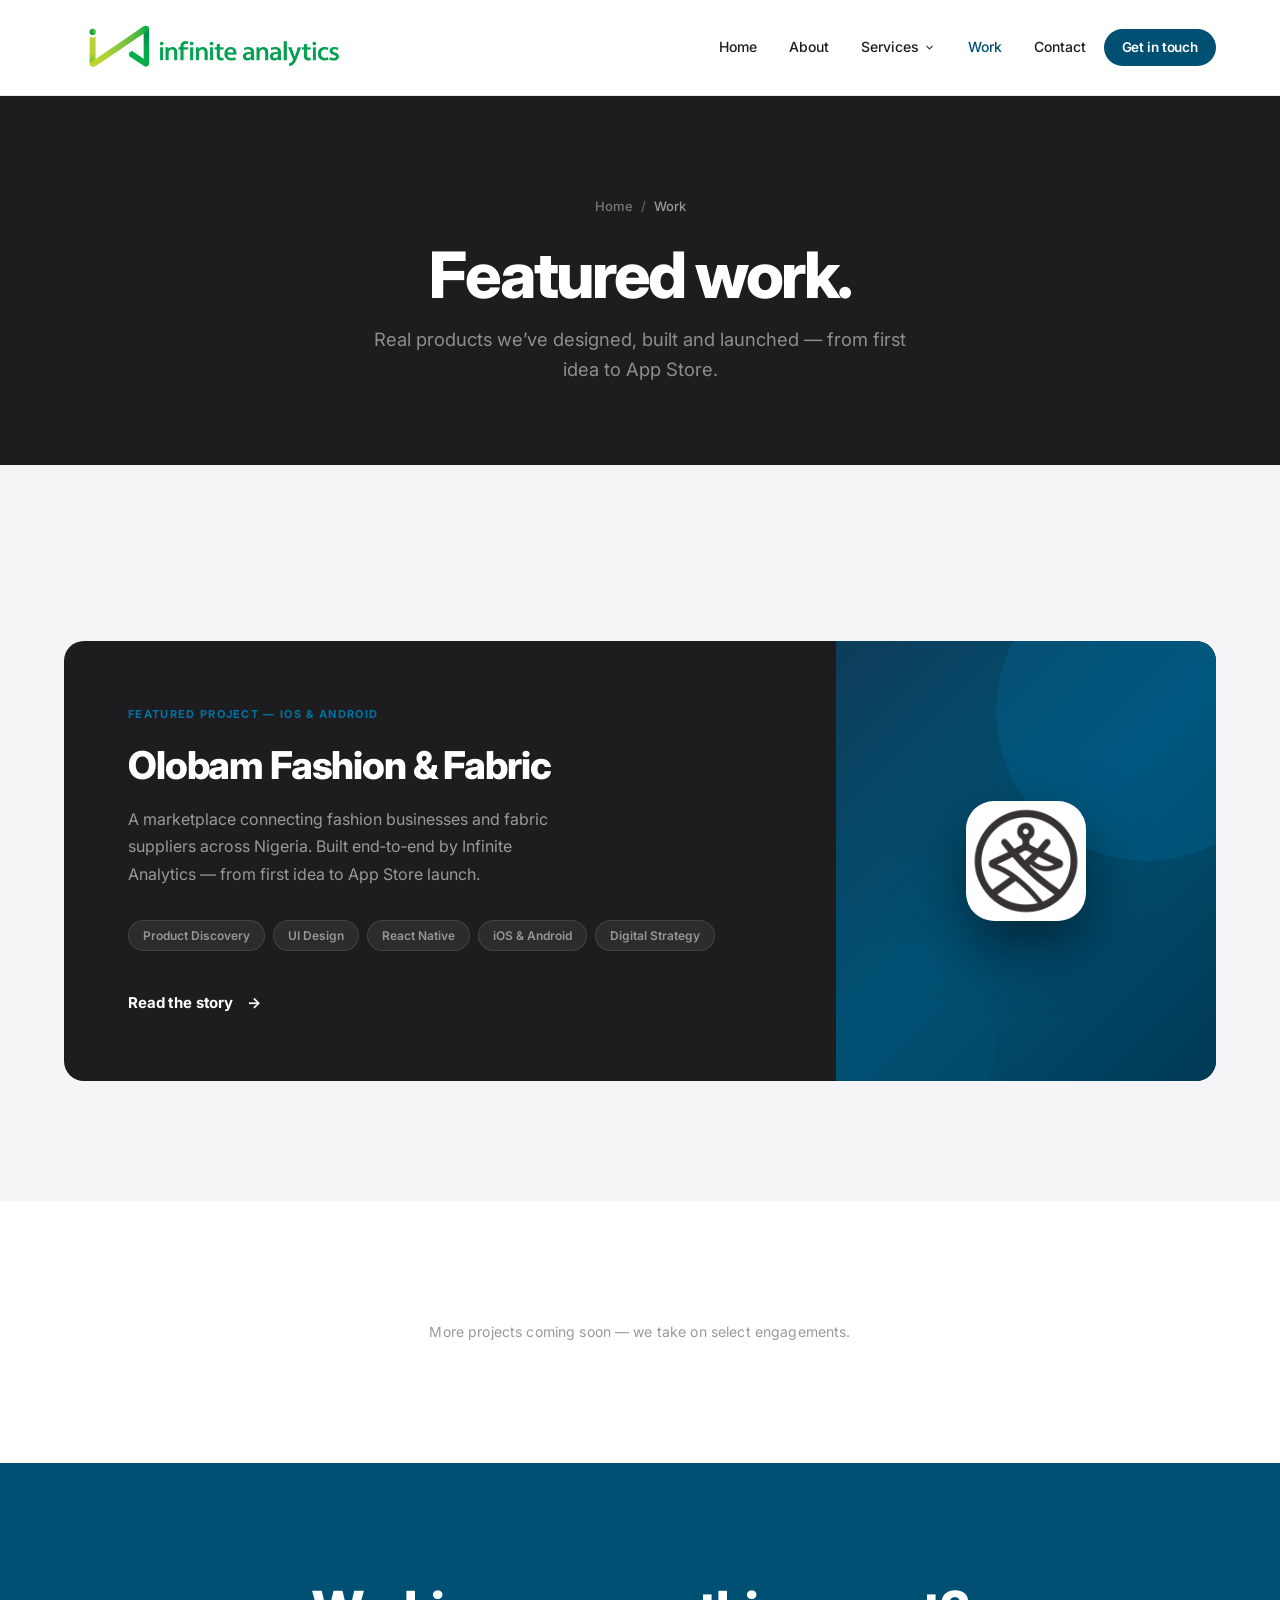
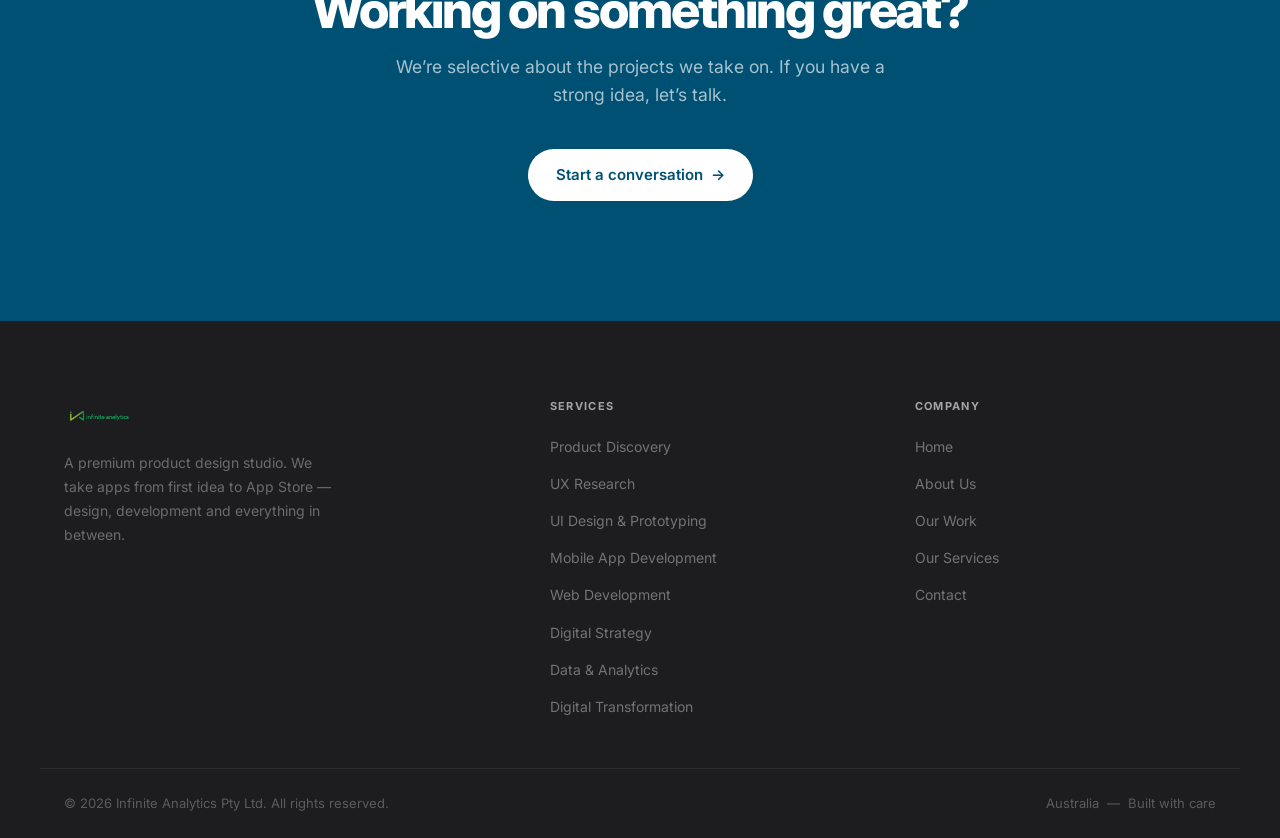
==== commit e3c8c5d7: "feat(work): reframe case study as featured project - Rename eyebrow from "Case Study" to "Featured P" ====
--- a/work/index.html
+++ b/work/index.html
@@ -66,7 +66,7 @@
 
 <div class="page-header">
   <nav class="breadcrumb"><a href="/">Home</a><span>/</span><span class="current">Work</span></nav>
-  <h1>Our work.</h1>
+  <h1>Featured work.</h1>
   <p>Real products we&rsquo;ve designed, built and launched &mdash; from first idea to App Store.</p>
 </div>
 
@@ -74,9 +74,9 @@
   <div class="container">
     <a href="/work/olobam" class="work-card fade-in">
       <div class="work-card-content">
-        <span class="work-card-eyebrow">Case Study &mdash; iOS &amp; Android</span>
+        <span class="work-card-eyebrow">Featured Project &mdash; iOS &amp; Android</span>
         <h3 class="work-card-title">Olobam Fashion &amp; Fabric</h3>
-        <p class="work-card-desc">A marketplace connecting fashion businesses and fabric suppliers across Australia. Built end&#8209;to&#8209;end by Infinite Analytics &mdash; from first idea to App Store launch.</p>
+        <p class="work-card-desc">A marketplace connecting fashion businesses and fabric suppliers across Nigeria. Built end&#8209;to&#8209;end by Infinite Analytics &mdash; from first idea to App Store launch.</p>
         <div class="work-card-pills">
           <span>Product Discovery</span>
           <span>UI Design</span>
@@ -84,7 +84,7 @@
           <span>iOS &amp; Android</span>
           <span>Digital Strategy</span>
         </div>
-        <span class="work-card-cta">View case study &nbsp;</span>
+        <span class="work-card-cta">Read the story &nbsp;</span>
       </div>
       <div class="work-card-visual">
         <div class="work-card-icon">
@@ -95,9 +95,15 @@
   </div>
 </section>
 
+<section class="section">
+  <div class="container" style="text-align:center;padding-top:0;padding-bottom:0;">
+    <p style="font-size:14px;color:rgba(29,29,31,0.45);letter-spacing:0.01em;">More projects coming soon &mdash; we take on select engagements.</p>
+  </div>
+</section>
+
 <section class="cta-section">
   <div class="container">
-    <h2 class="fade-in">Want to be our next case study?</h2>
+    <h2 class="fade-in">Working on something great?</h2>
     <p class="fade-in delay-1">We&rsquo;re selective about the projects we take on. If you have a strong idea, let&rsquo;s talk.</p>
     <a href="/contact" class="btn-white fade-in delay-2">Start a conversation &nbsp;&rarr;</a>
   </div>
--- a/css/style.css
+++ b/css/style.css
@@ -95,7 +95,7 @@
 }
 
 .nav-logo img {
-  height: 32px;
+  height: 128px;
   width: auto;
   object-fit: contain;
 }
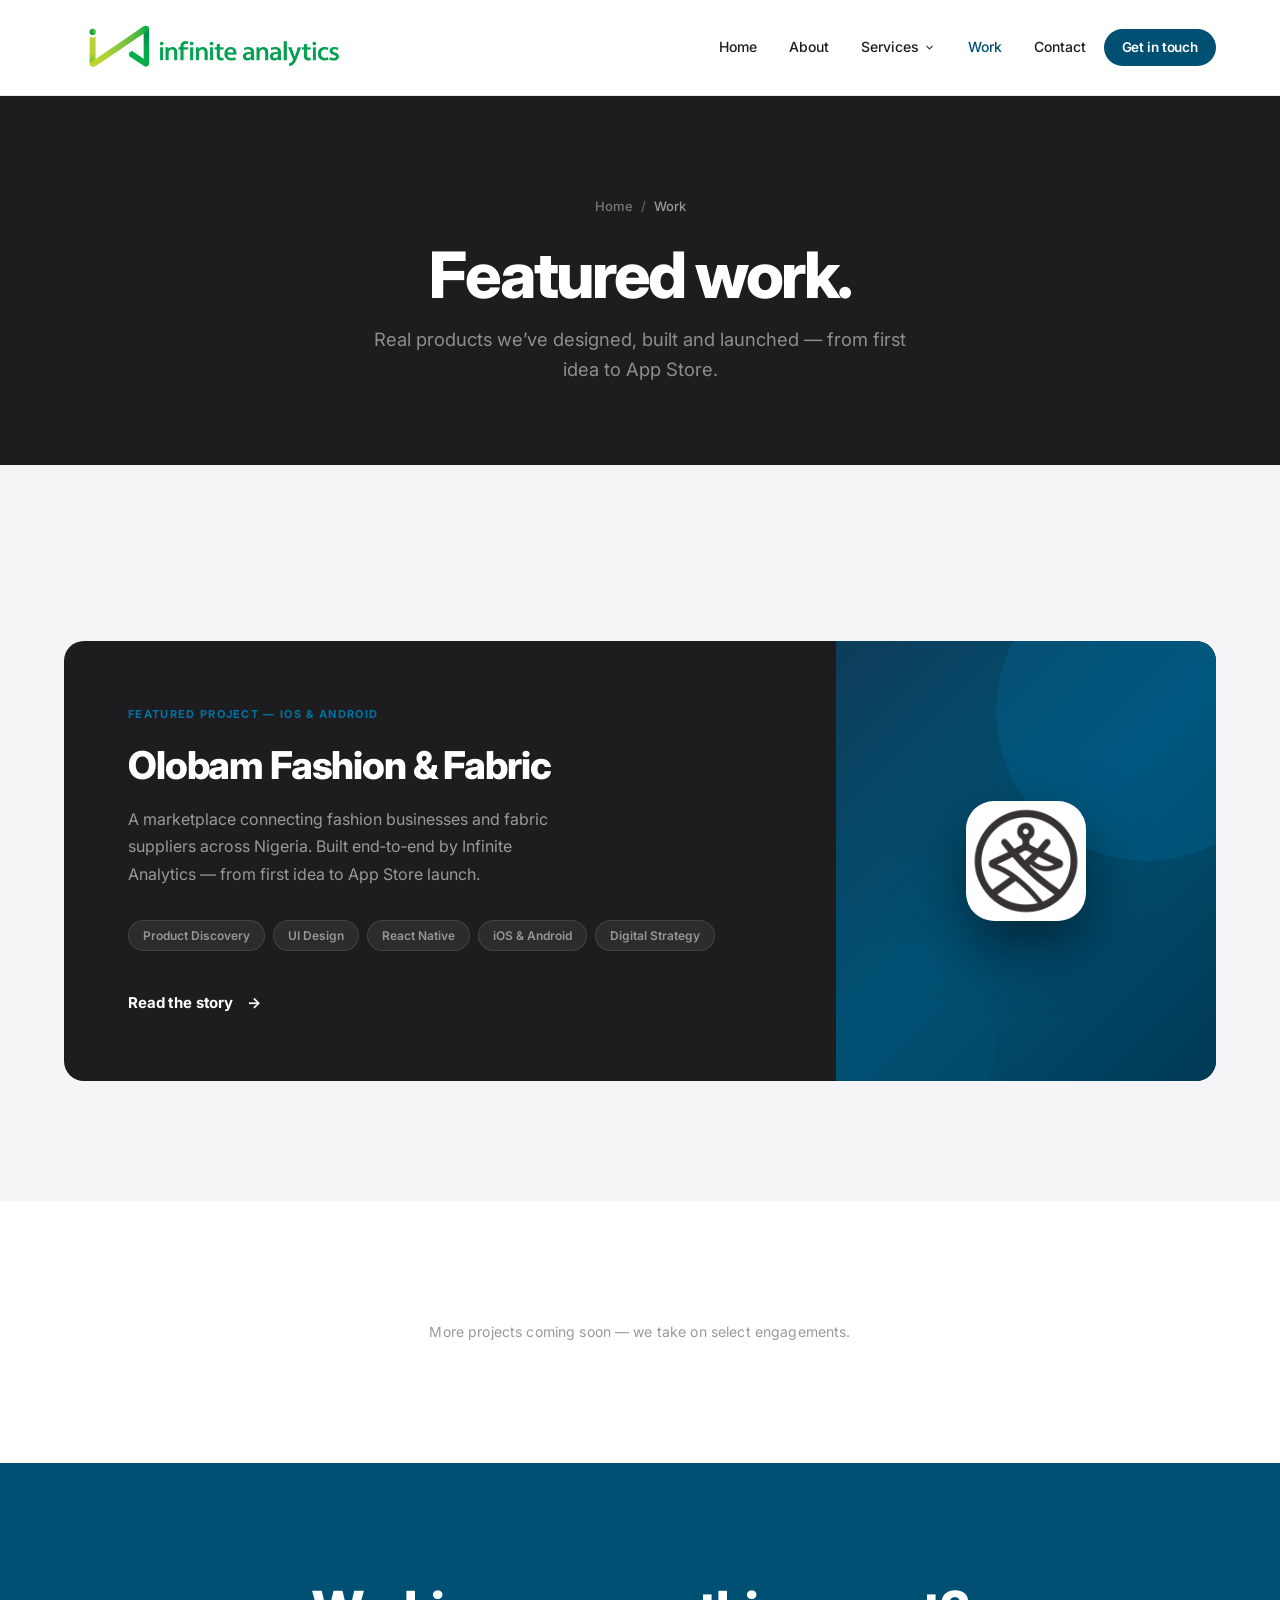
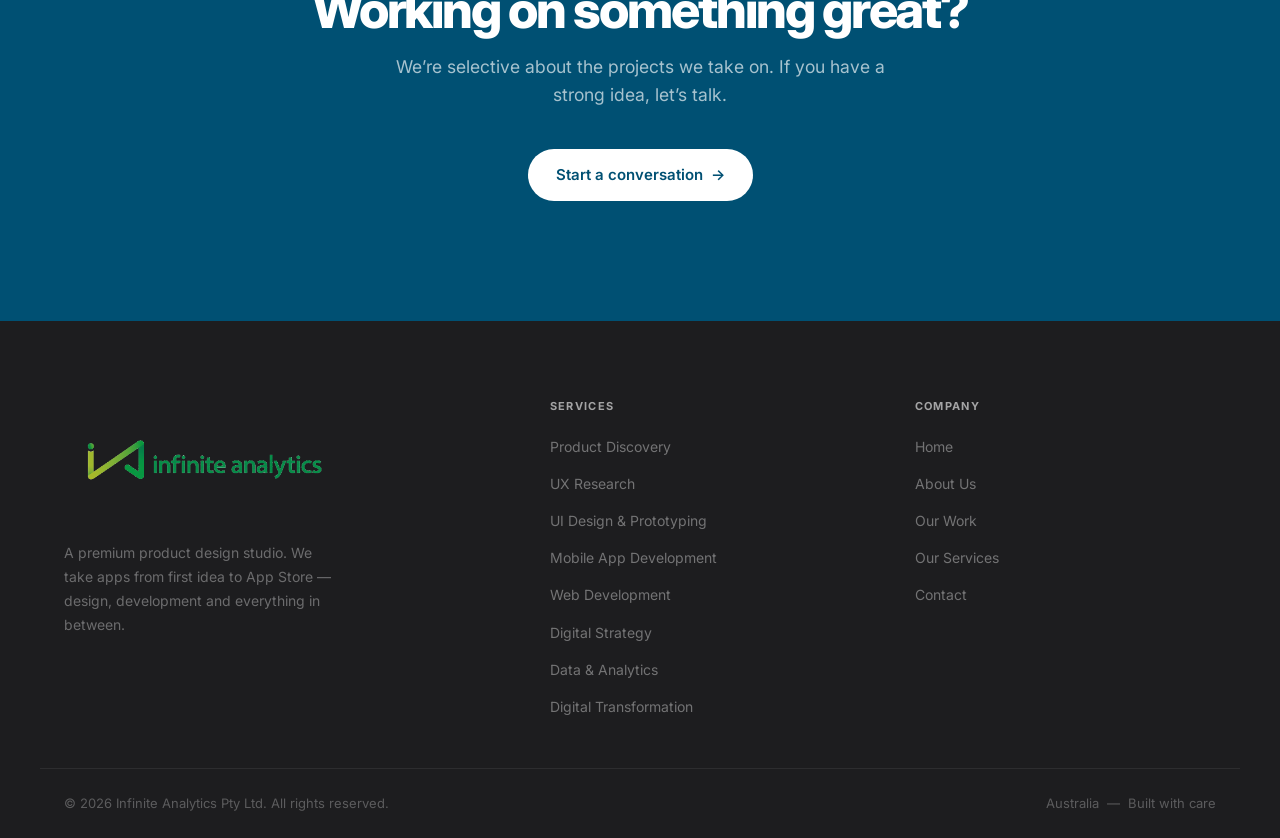
==== commit 8ea470ab: "seo: add sitemap, robots.txt, OG tags, and www redirect - Add sitemap.xml listing all 14 pages with " ====
--- a/work/index.html
+++ b/work/index.html
@@ -6,6 +6,12 @@
   <meta name="description" content="Work by Infinite Analytics — real products we've designed, built and launched from first idea to App Store.">
   <title>Our Work — Infinite Analytics</title>
   <link rel="canonical" href="https://www.infiniteanalytics.com.au/work">
+  <meta property="og:type" content="website">
+  <meta property="og:site_name" content="Infinite Analytics">
+  <meta property="og:title" content="Our Work — Infinite Analytics">
+  <meta property="og:description" content="Work by Infinite Analytics — real products we've designed, built and launched from first idea to App Store.">
+  <meta property="og:url" content="https://www.infiniteanalytics.com.au/work">
+  <meta property="og:image" content="https://www.infiniteanalytics.com.au/images/logo-transparent.png">
   <link rel="preconnect" href="https://fonts.googleapis.com">
   <link rel="preconnect" href="https://fonts.gstatic.com" crossorigin>
   <link href="https://fonts.googleapis.com/css2?family=Inter:ital,opsz,wght@0,14..32,300;0,14..32,400;0,14..32,500;0,14..32,600;0,14..32,700;0,14..32,800;0,14..32,900;1,14..32,400&display=swap" rel="stylesheet">
--- a/css/style.css
+++ b/css/style.css
@@ -997,7 +997,7 @@
 }
 
 .footer-brand img {
-  height: 30px;
+  height: 120px;
   width: auto;
   margin-bottom: 20px;
   opacity: 0.85;
@@ -1347,15 +1347,33 @@
 }
 
 @media (max-width: 768px) {
+  :root { --nav-h: 72px; }
+
   body { padding-top: var(--nav-h); }
   .nav-links { display: none; }
   .menu-toggle { display: flex; }
 
-  .section { padding: 80px 0; }
-  .hero { padding: 80px 24px; min-height: 90vh; }
+  /* Nav logo — scale down for mobile navbar */
+  .nav-logo img { height: 44px; }
+
+  /* Footer logo — cap on mobile */
+  .footer-brand img { height: 72px; }
+
+  .section { padding: 64px 0; }
+  .hero { padding: 64px 20px; min-height: 85vh; }
+  .hero h1 { font-size: clamp(2.4rem, 10vw, 3.2rem); margin-bottom: 20px; }
+  .hero-sub { font-size: 1rem; margin-bottom: 36px; }
+  .hero-eyebrow { margin-bottom: 20px; }
+
+  .big-statement { padding: 72px 20px; }
+  .big-statement-text { font-size: clamp(1.6rem, 7vw, 2.4rem); }
+
+  .section-title { font-size: clamp(1.7rem, 6vw, 2.2rem); }
+  .section-subtitle { font-size: 15px; }
 
   .services-grid { grid-template-columns: 1fr; }
-  .features-highlights { grid-template-columns: 1fr; gap: 40px; }
+  .features-highlights { grid-template-columns: 1fr; gap: 32px; }
+  .features-highlights { margin-top: 48px; }
   .values-grid { grid-template-columns: 1fr; }
   .process-steps { grid-template-columns: 1fr; gap: 24px; }
   .process-step {
@@ -1366,34 +1384,59 @@
   }
   .step-num { flex-shrink: 0; margin-bottom: 0; }
 
-  .footer-inner { grid-template-columns: 1fr; gap: 40px; }
+  .footer-inner { grid-template-columns: 1fr; gap: 36px; }
   .footer-bottom { flex-direction: column; gap: 8px; text-align: center; }
+  .footer-brand { max-width: 100%; }
+  .footer-brand p { font-size: 14px; }
 
   .form-row { grid-template-columns: 1fr; }
   .form-card { padding: 28px 20px; }
 
-  .big-statement { padding: 80px 24px; }
-
   .contact-grid { grid-template-columns: 1fr; }
   .split-grid { gap: 32px; }
-  .page-header { padding: 80px 24px 60px; }
-
-  .cta-section { padding: 80px 24px; }
-}
-
-@media (max-width: 768px) {
-  .work-card-content { padding: 40px 28px; }
-  .work-card-title { font-size: 1.8rem; }
-  .case-hero h1 { font-size: 2.4rem; }
+
+  .page-header { padding: 64px 20px 48px; }
+  .page-header h1 { font-size: clamp(2rem, 8vw, 3rem); }
+
+  .cta-section { padding: 72px 20px; }
+  .cta-section h2 { font-size: clamp(1.8rem, 7vw, 2.4rem); }
+
+  .work-card-content { padding: 36px 24px; }
+  .work-card-title { font-size: 1.6rem; }
+  .work-card-visual { min-height: 200px; }
+
+  .case-hero h1 { font-size: 2.2rem; }
   .case-feature-grid { grid-template-columns: 1fr; }
   .services-delivered { grid-template-columns: 1fr; }
   .case-meta { grid-template-columns: repeat(2, 1fr); }
 }
 
 @media (max-width: 480px) {
+  .nav-logo img { height: 36px; }
+
+  .hero { padding: 56px 16px; min-height: 80vh; }
+  .hero h1 { font-size: clamp(2rem, 11vw, 2.8rem); }
+
+  .section { padding: 56px 0; }
+  .container { padding: 0 16px; }
+
   .hero-actions { flex-direction: column; align-items: stretch; text-align: center; }
   .btn-primary, .btn-white { justify-content: center; }
+
+  .big-statement { padding: 56px 16px; }
+  .big-statement-text { font-size: clamp(1.4rem, 8vw, 2rem); }
+
+  .page-header { padding: 48px 16px 40px; }
+  .cta-section { padding: 56px 16px; }
+
+  .work-card-content { padding: 28px 20px; }
+  .work-card-title { font-size: 1.4rem; }
+
   .services-grid-2col { grid-template-columns: 1fr; }
   .case-meta { grid-template-columns: 1fr; }
   .case-hero-badges { flex-direction: column; align-items: center; }
-}
+  .case-hero h1 { font-size: 1.9rem; }
+
+  .form-card { padding: 24px 16px; }
+  .footer-brand img { height: 56px; }
+}
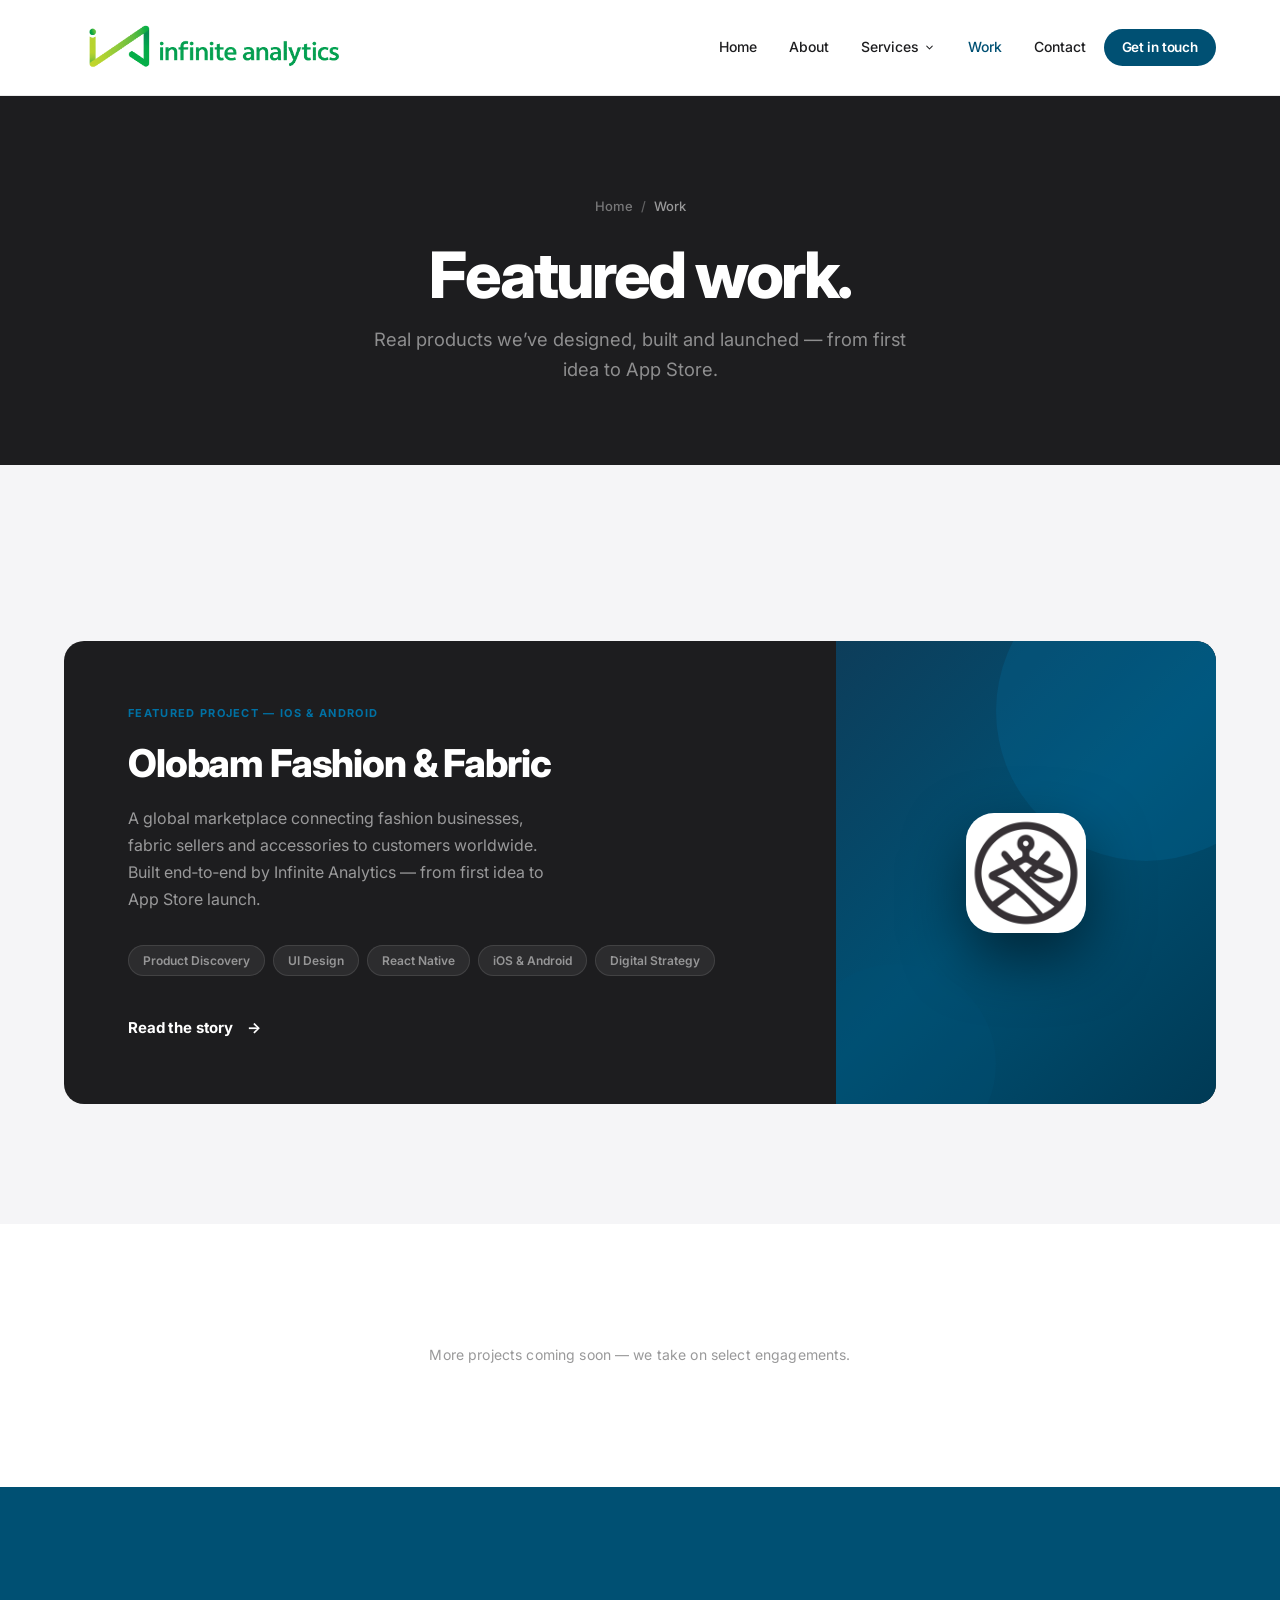
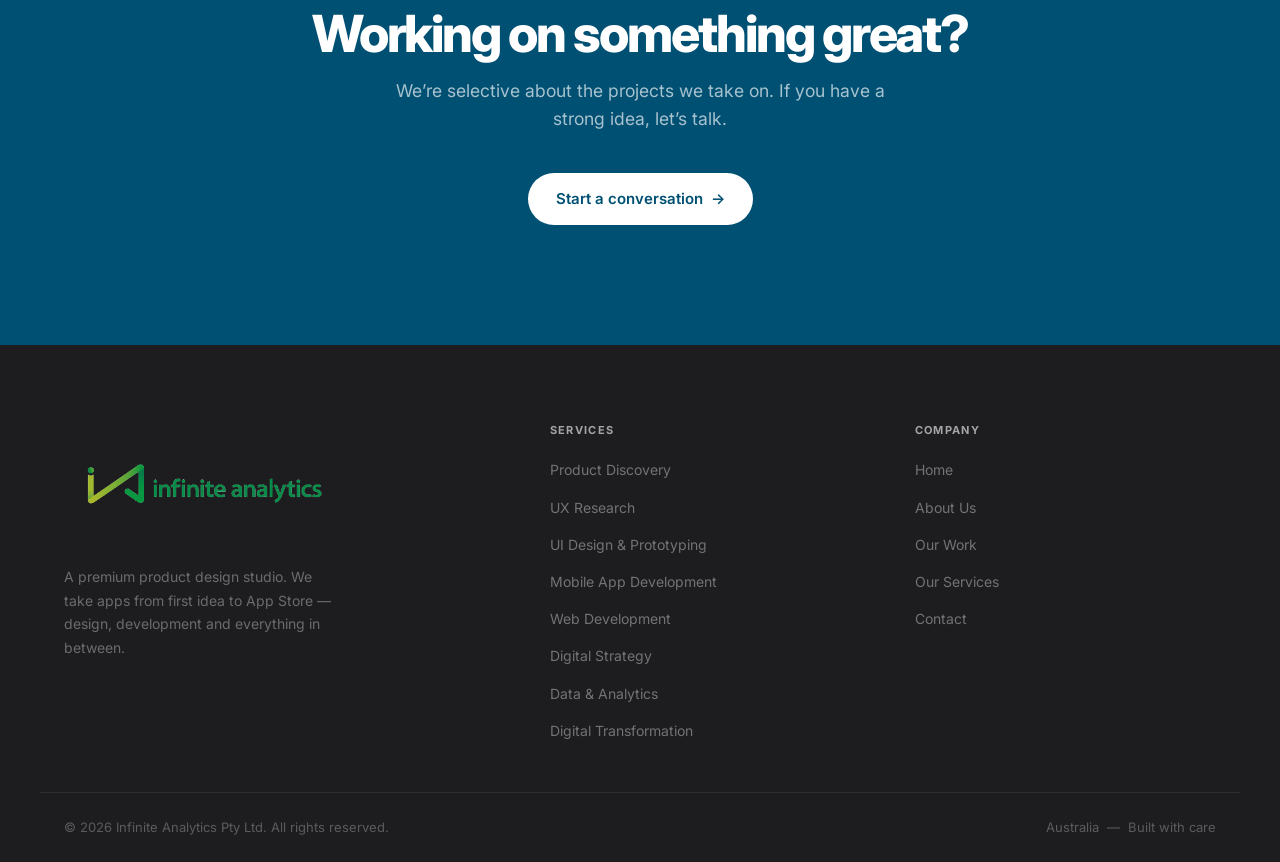
==== commit 10526bb9: "content: update Olobam description to reflect global scope Removes Nigeria-specific language. Now co" ====
--- a/work/index.html
+++ b/work/index.html
@@ -82,7 +82,7 @@
       <div class="work-card-content">
         <span class="work-card-eyebrow">Featured Project &mdash; iOS &amp; Android</span>
         <h3 class="work-card-title">Olobam Fashion &amp; Fabric</h3>
-        <p class="work-card-desc">A marketplace connecting fashion businesses and fabric suppliers across Nigeria. Built end&#8209;to&#8209;end by Infinite Analytics &mdash; from first idea to App Store launch.</p>
+        <p class="work-card-desc">A global marketplace connecting fashion businesses, fabric sellers and accessories to customers worldwide. Built end&#8209;to&#8209;end by Infinite Analytics &mdash; from first idea to App Store launch.</p>
         <div class="work-card-pills">
           <span>Product Discovery</span>
           <span>UI Design</span>
--- a/css/style.css
+++ b/css/style.css
@@ -1347,14 +1347,14 @@
 }
 
 @media (max-width: 768px) {
-  :root { --nav-h: 72px; }
+  :root { --nav-h: 96px; }
 
   body { padding-top: var(--nav-h); }
   .nav-links { display: none; }
   .menu-toggle { display: flex; }
 
-  /* Nav logo — scale down for mobile navbar */
-  .nav-logo img { height: 44px; }
+  /* Nav logo — mobile */
+  .nav-logo img { height: 88px; }
 
   /* Footer logo — cap on mobile */
   .footer-brand img { height: 72px; }
@@ -1412,7 +1412,8 @@
 }
 
 @media (max-width: 480px) {
-  .nav-logo img { height: 36px; }
+  :root { --nav-h: 88px; }
+  .nav-logo img { height: 72px; }
 
   .hero { padding: 56px 16px; min-height: 80vh; }
   .hero h1 { font-size: clamp(2rem, 11vw, 2.8rem); }
